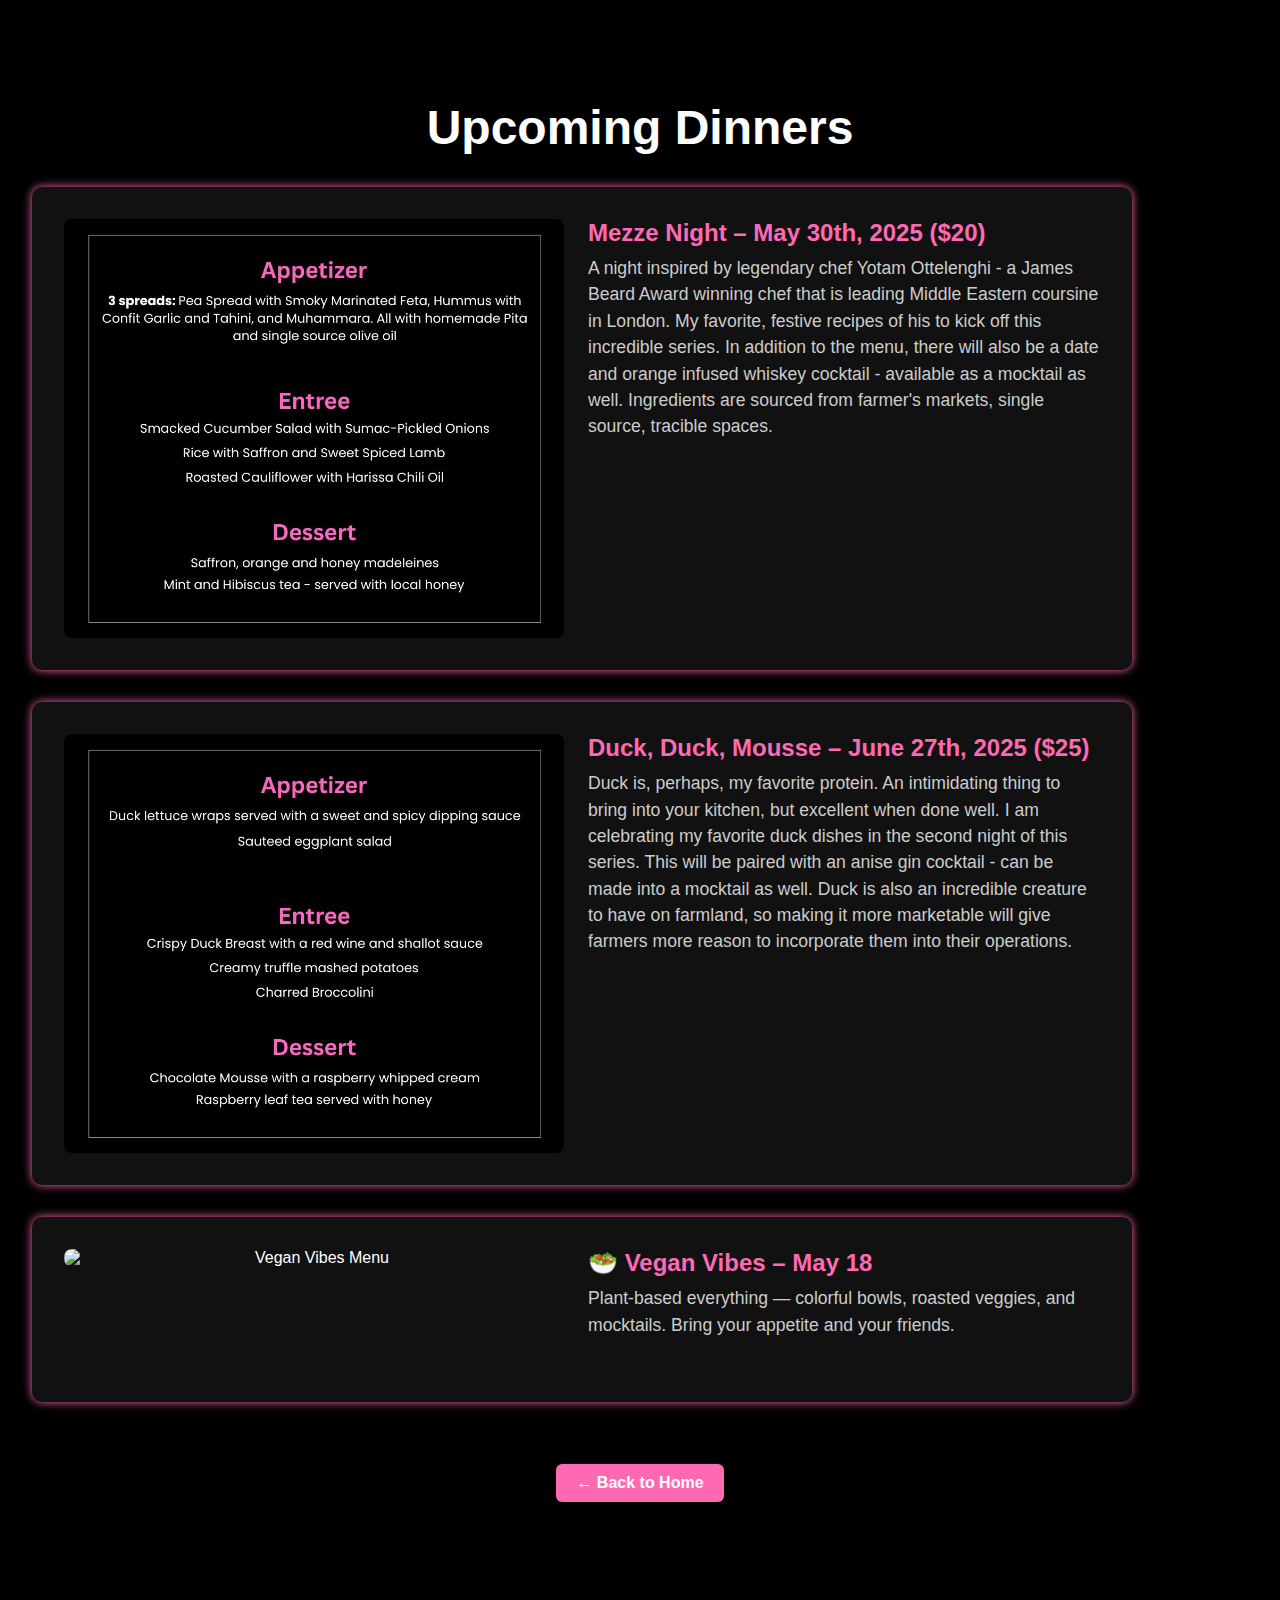
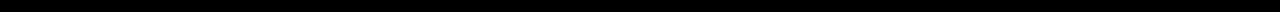
==== events.html @ 07495173 "Update events.html" ====
<!DOCTYPE html>
<html lang="en">
<head>
  <meta charset="UTF-8" />
  <meta name="viewport" content="width=device-width, initial-scale=1.0" />
  <title>Upcoming Dinners</title>
  <link rel="stylesheet" href="style.css" />
</head>
<body>
  <h1> Upcoming Dinners </h1>

  <div class="event">
    <img src="MezzeNight.jpg" alt="Mezze Night Menu" />
    <div class="event-info">
      <h2> Mezze Night – May 30th, 2025 ($20) </h2>
      <p>A night inspired by legendary chef Yotam Ottelenghi - a James Beard Award winning chef that is leading Middle Eastern coursine in London. My favorite, festive recipes of his to kick off this incredible series. In addition 
      to the menu, there will also be a date and orange infused whiskey cocktail - available as a mocktail as well. Ingredients are sourced from farmer's markets, single source, tracible spaces. </p>
    </div>
  </div>

  <div class="event">
    <img src="duck.jpg" alt="Duck Menu" />
    <div class="event-info">
      <h2>Duck, Duck, Mousse – June 27th, 2025 ($25) </h2>
      <p> Duck is, perhaps, my favorite protein. An intimidating thing to bring into your kitchen, but excellent when done well. I am celebrating my favorite duck dishes in the second night of this series. This
      will be paired with an anise gin cocktail - can be made into a mocktail as well. Duck is also an incredible creature to have on farmland, so making it more marketable will give farmers more reason to incorporate them
      into their operations. </p>
    </div>
  </div>

  <div class="event">
    <img src="vegan.jpg" alt="Vegan Vibes Menu" />
    <div class="event-info">
      <h2>🥗 Vegan Vibes – May 18</h2>
      <p>Plant-based everything — colorful bowls, roasted veggies, and mocktails. Bring your appetite and your friends.</p>
    </div>
  </div>

  <a href="index.html">← Back to Home</a>
</body>
</html>
---- style.css ----
/* Reset & base styles */
* {
  box-sizing: border-box;
  margin: 0;
  padding: 0;
}

body {
  font-family: 'Segoe UI', Tahoma, Geneva, Verdana, sans-serif;
  background-color: #000000;
  color: #ffffff;
  min-height: 100vh;
  display: block;
  padding: 100px 2rem; /* <-- 100px top & bottom, 2rem left & right */
  text-align: center;
}
/* Headline */
h1 {
  font-size: 3rem;
  margin-bottom: 1rem;
  color: #ffffff;
}

h2 {
  font-size: 1.5rem;
  color: #ff69b4;
  margin-bottom: 0.5rem;
}
/* Paragraph */
p {
  font-size: 1.2rem;
  color: #cccccc;
  margin-bottom: 2rem;
}

/* Link Buttons */
a {
  display: inline-block;
  margin: 10px;
  padding: 12px 24px;
  background-color: #ff69b4;  /* hot pink */
  color: #ffffff;
  text-decoration: none;
  font-weight: bold;
  border-radius: 6px;
  transition: background-color 0.3s ease, transform 0.2s ease;
}

a:hover {
  background-color: #ff85c1;
  transform: scale(1.05);
}
ul {
  list-style-type: none;
  padding: 0;
  margin: 1rem 0;
}

li {
  margin: 0.5rem 0;
  font-size: 1.1rem;
  color: #ffffff;
}
/* Event Sections */
.event {
  display: flex;
  flex-direction: row;
  align-items: flex-start;
  background-color: #111;
  padding: 2rem;
  margin: 2rem 0;
  border-radius: 10px;
  max-width: 1100px;
  box-shadow: 0 0 10px #ff69b4;
}

.event img {
  width: 500px; /* doubled image size */
  height: auto;
  border-radius: 8px;
  margin-right: 1.5rem;
  object-fit: cover;
}

.event-info {
  flex: 1;
  text-align: left;
}

.event-info p {
  color: #ccc;
  font-size: 1.1rem;
  line-height: 1.5;
}

/* Links */
a {
  display: inline-block;
  margin-top: 30px;
  padding: 10px 20px;
  background-color: #ff69b4;
  color: #ffffff;
  text-decoration: none;
  border-radius: 6px;
  font-weight: bold;
}

a:hover {
  background-color: #ff85c1;
  transform: scale(1.05);
  transition: 0.3s;
}
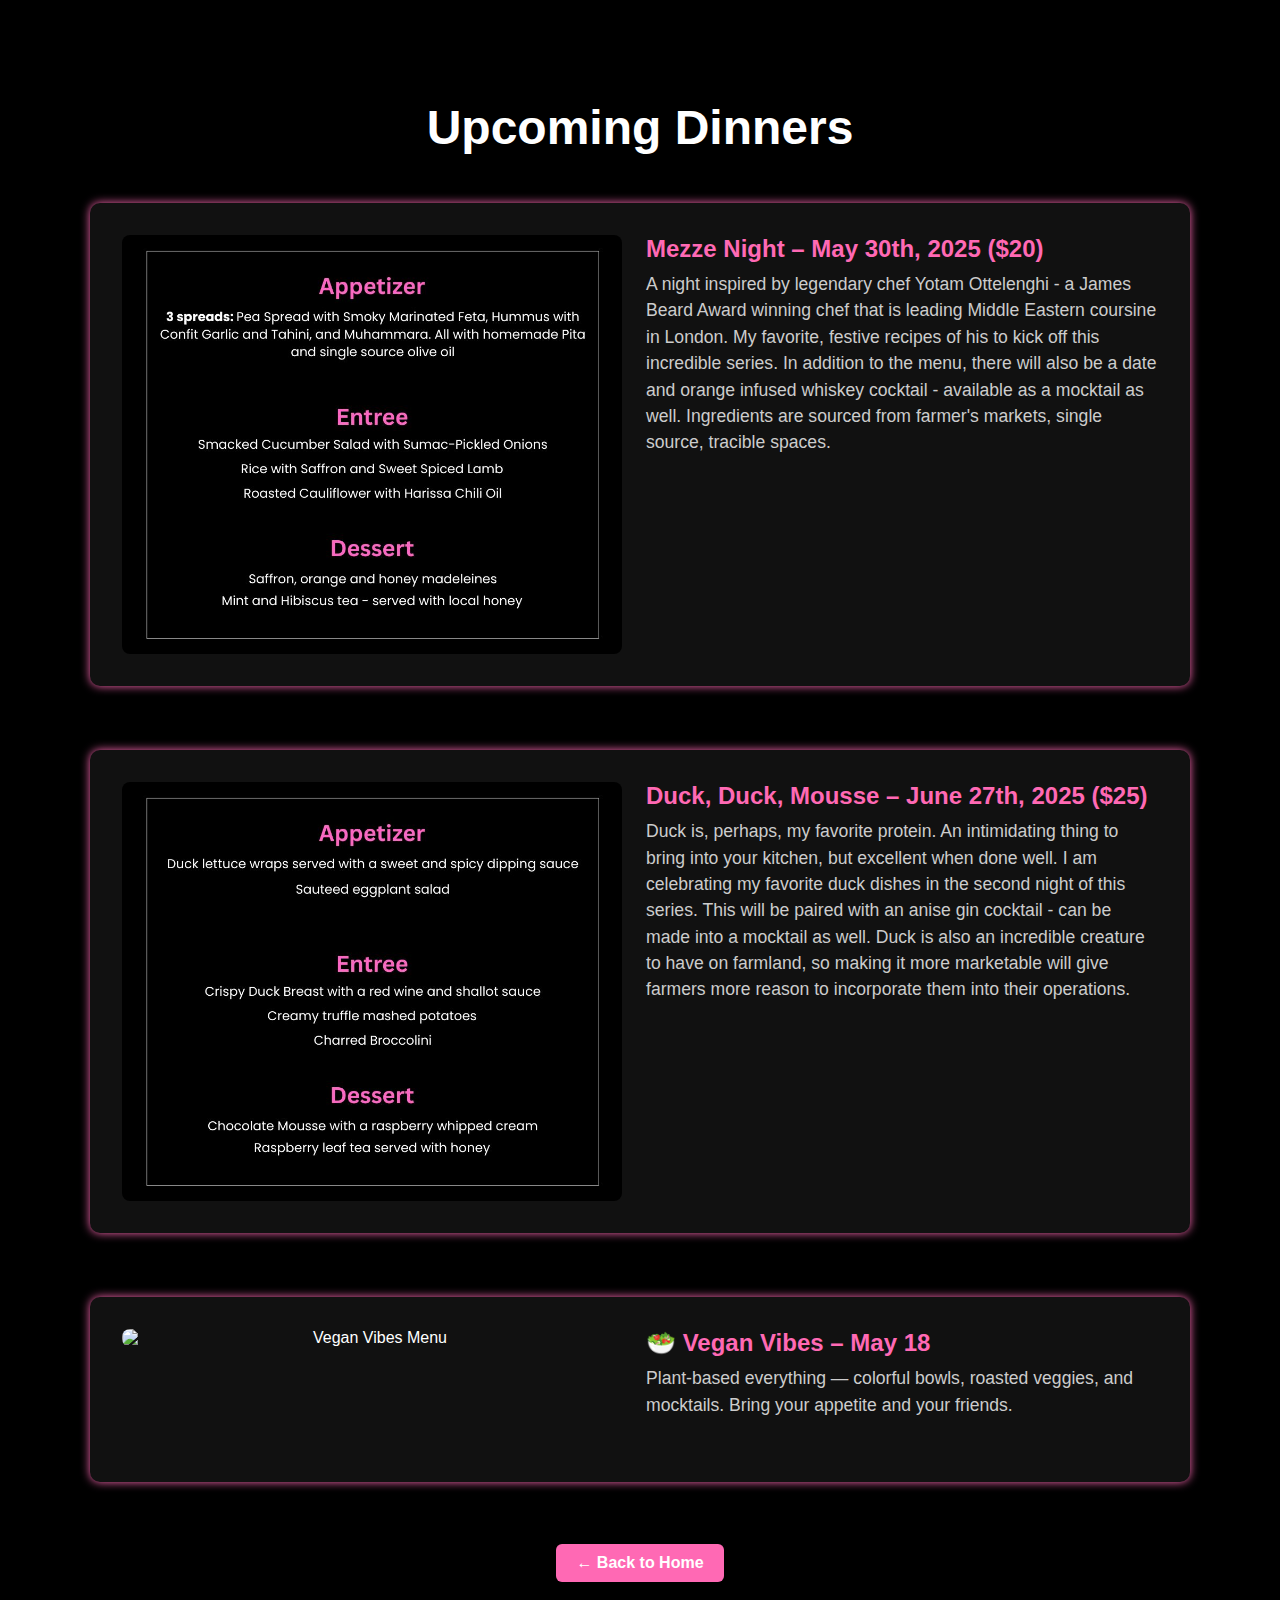
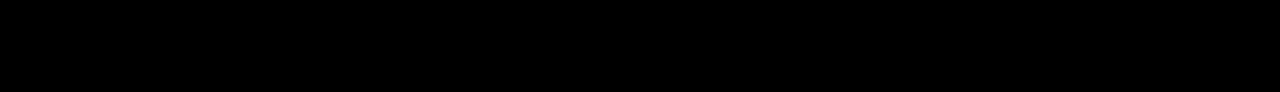
==== commit c4e8d29b: "Update events.html" ====
--- a/events.html
+++ b/events.html
@@ -10,6 +10,7 @@
 <body>
   <h1> Upcoming Dinners </h1>
 
+ <div class="event-wrapper">
   <div class="event">
     <img src="MezzeNight.jpg" alt="Mezze Night Menu" />
     <div class="event-info">
@@ -29,6 +30,7 @@
     </div>
   </div>
 
+
   <div class="event">
     <img src="vegan.jpg" alt="Vegan Vibes Menu" />
     <div class="event-info">
@@ -36,7 +38,8 @@
       <p>Plant-based everything — colorful bowls, roasted veggies, and mocktails. Bring your appetite and your friends.</p>
     </div>
   </div>
-
+ </div>
+  
   <a href="index.html">← Back to Home</a>
 </body>
 </html>
--- a/style.css
+++ b/style.css
@@ -110,3 +110,9 @@
   transform: scale(1.05);
   transition: 0.3s;
 }
+.event-wrapper {
+  display: flex;
+  flex-direction: column;
+  align-items: center;
+  width: 100%;
+}
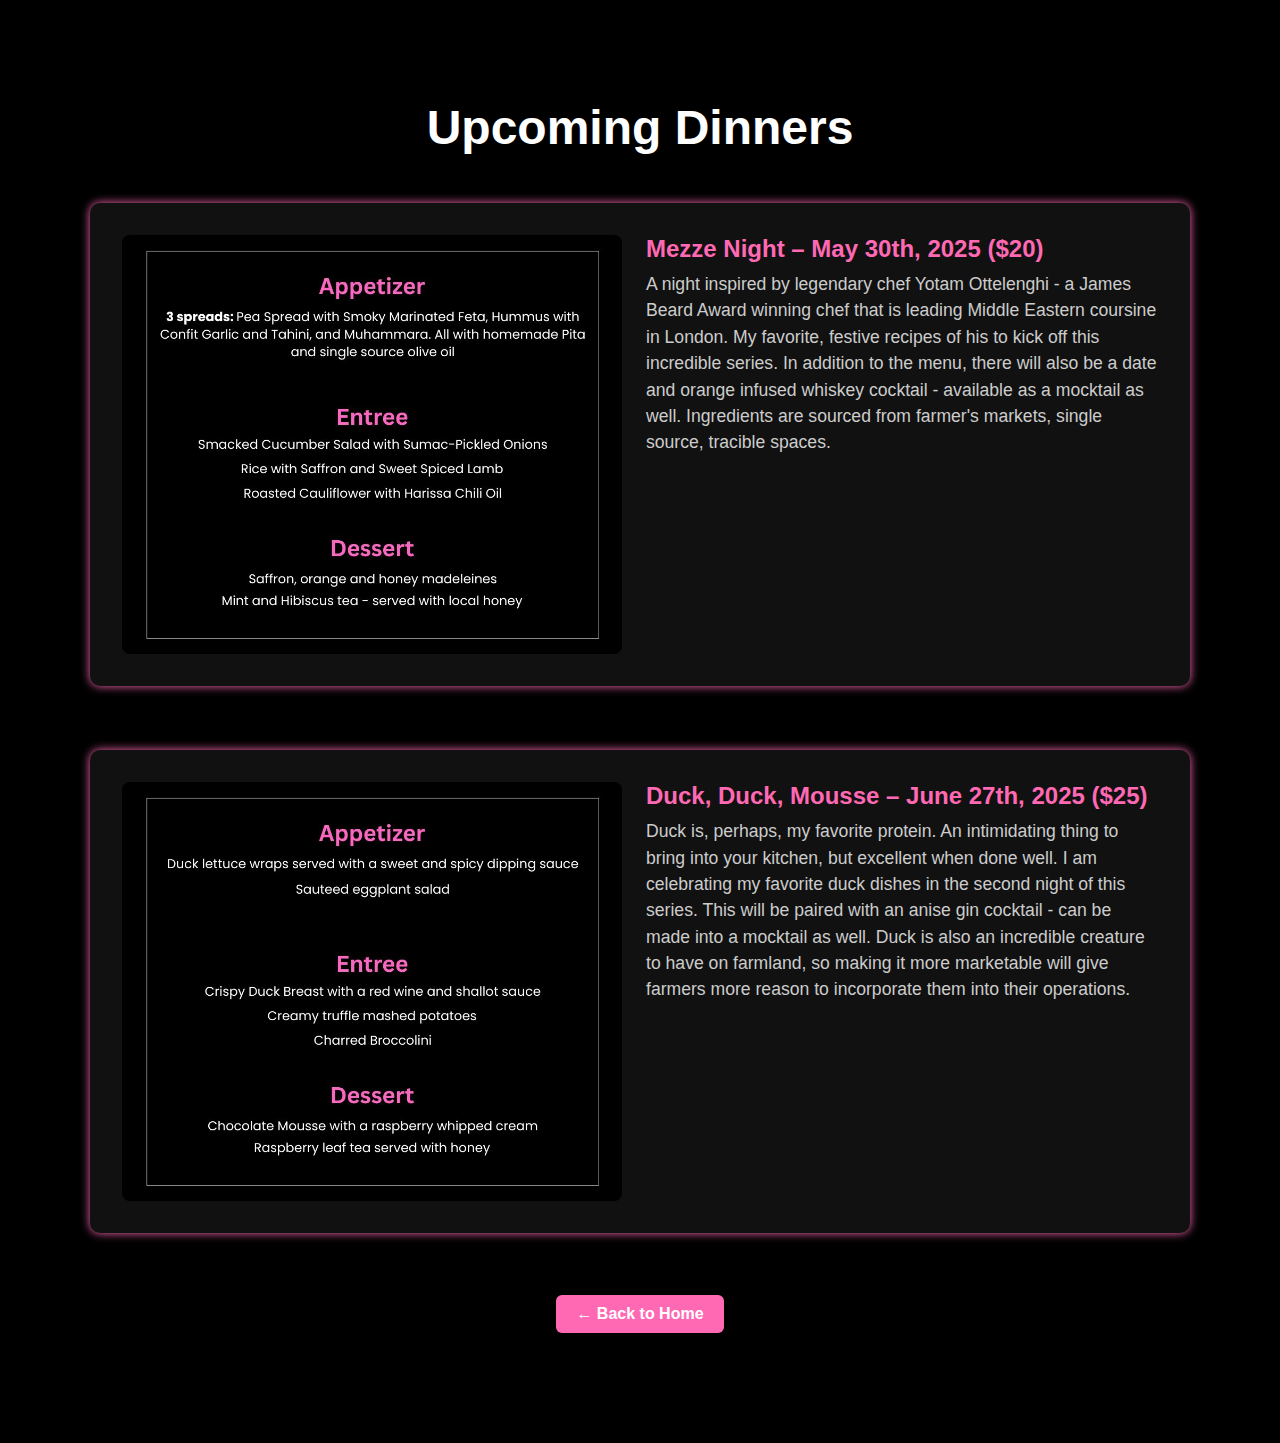
==== commit 9478abb1: "Update events.html" ====
--- a/events.html
+++ b/events.html
@@ -30,14 +30,6 @@
     </div>
   </div>
 
-
-  <div class="event">
-    <img src="vegan.jpg" alt="Vegan Vibes Menu" />
-    <div class="event-info">
-      <h2>🥗 Vegan Vibes – May 18</h2>
-      <p>Plant-based everything — colorful bowls, roasted veggies, and mocktails. Bring your appetite and your friends.</p>
-    </div>
-  </div>
  </div>
   
   <a href="index.html">← Back to Home</a>
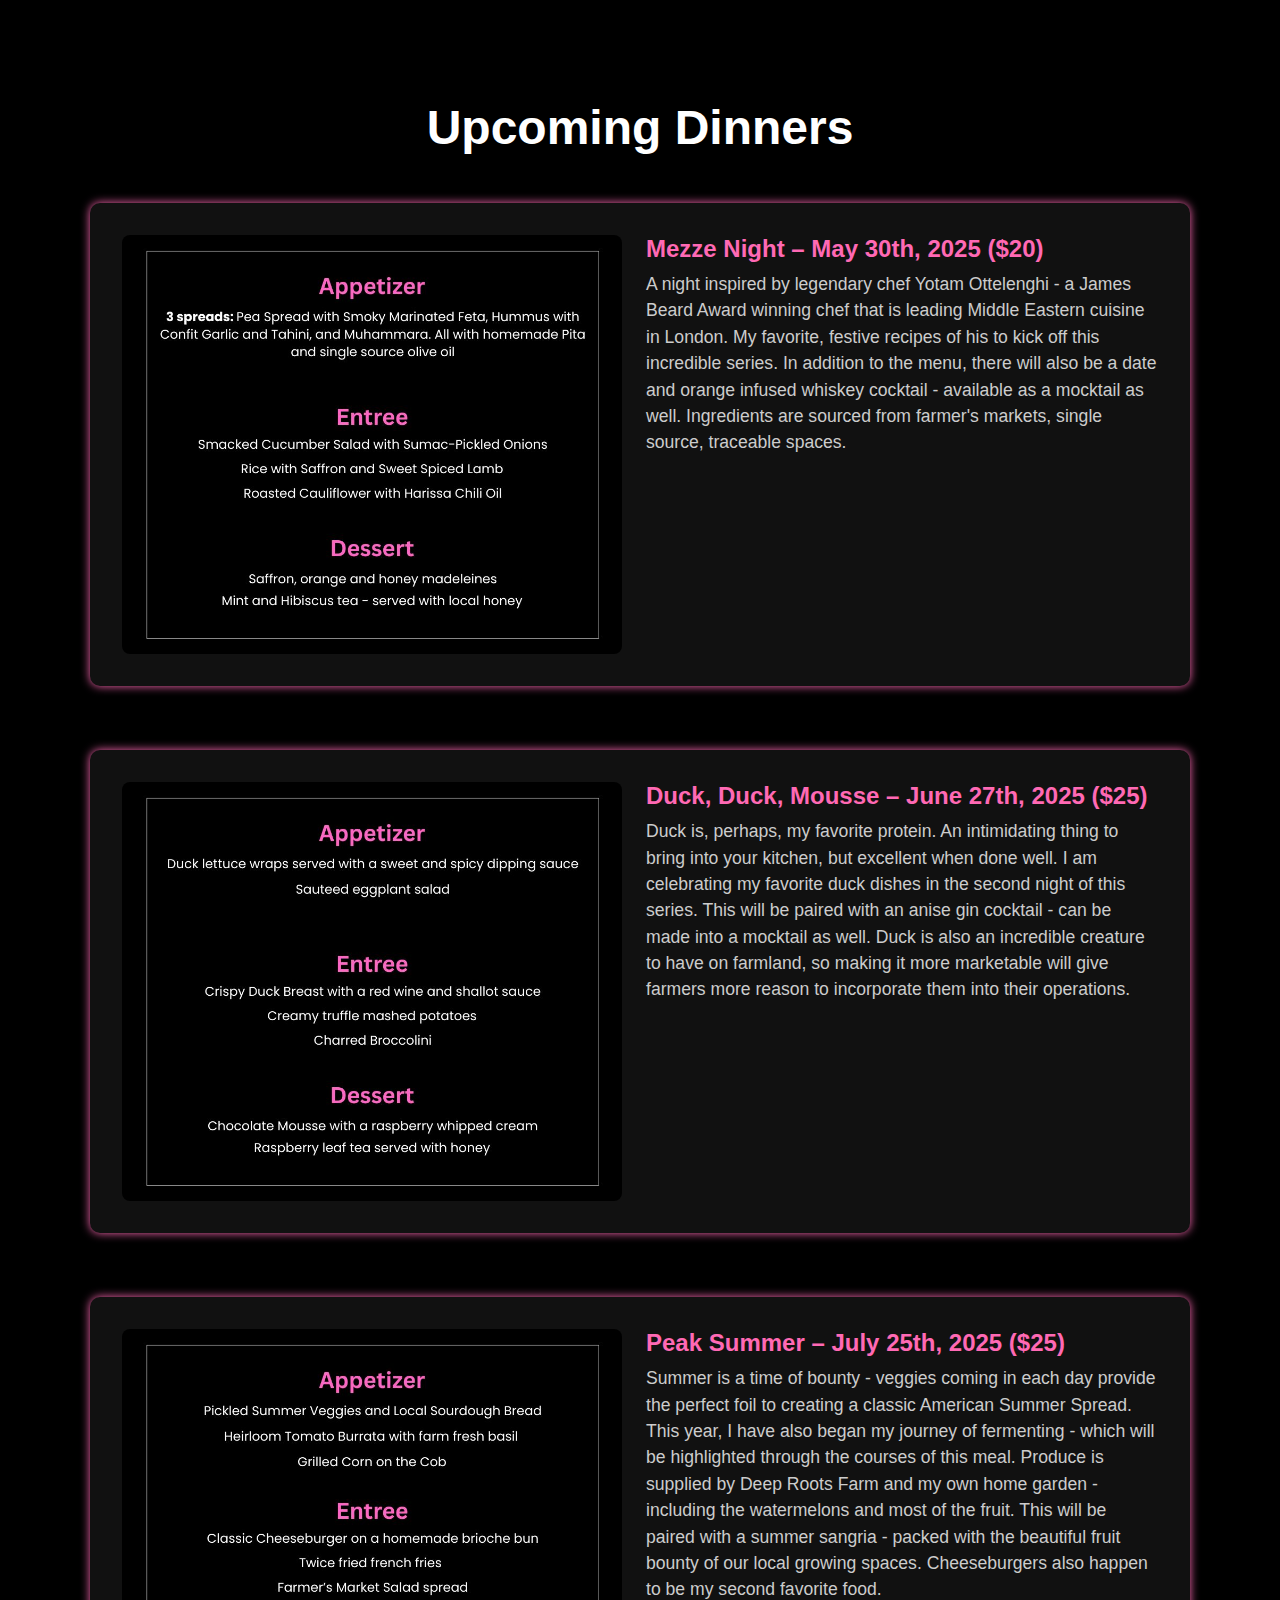
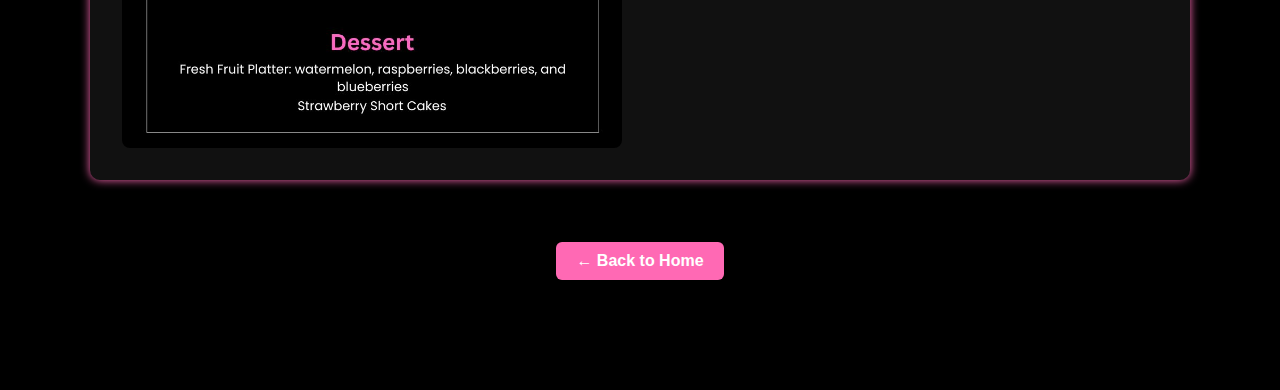
==== commit ee0ebed4: "Update events.html" ====
--- a/events.html
+++ b/events.html
@@ -15,8 +15,8 @@
     <img src="MezzeNight.jpg" alt="Mezze Night Menu" />
     <div class="event-info">
       <h2> Mezze Night – May 30th, 2025 ($20) </h2>
-      <p>A night inspired by legendary chef Yotam Ottelenghi - a James Beard Award winning chef that is leading Middle Eastern coursine in London. My favorite, festive recipes of his to kick off this incredible series. In addition 
-      to the menu, there will also be a date and orange infused whiskey cocktail - available as a mocktail as well. Ingredients are sourced from farmer's markets, single source, tracible spaces. </p>
+      <p>A night inspired by legendary chef Yotam Ottelenghi - a James Beard Award winning chef that is leading Middle Eastern cuisine in London. My favorite, festive recipes of his to kick off this incredible series. In addition 
+      to the menu, there will also be a date and orange infused whiskey cocktail - available as a mocktail as well. Ingredients are sourced from farmer's markets, single source, traceable spaces. </p>
     </div>
   </div>
 
@@ -30,6 +30,16 @@
     </div>
   </div>
 
+     <div class="event">
+    <img src="Peak Summer.jpg" alt="Peak Summer Menu" />
+    <div class="event-info">
+      <h2>Peak Summer – July 25th, 2025 ($25) </h2>
+      <p> Summer is a time of bounty - veggies coming in each day provide the perfect foil to creating a classic American Summer Spread. This year, I have also began my journey of fermenting - which will 
+      be highlighted through the courses of this meal. Produce is supplied by Deep Roots Farm and my own home garden - including the watermelons and most of the fruit. This will be paired with a summer sangria - packed with 
+      the beautiful fruit bounty of our local growing spaces. Cheeseburgers also happen to be my second favorite food. </p>
+    </div>
+  </div>
+
  </div>
   
   <a href="index.html">← Back to Home</a>
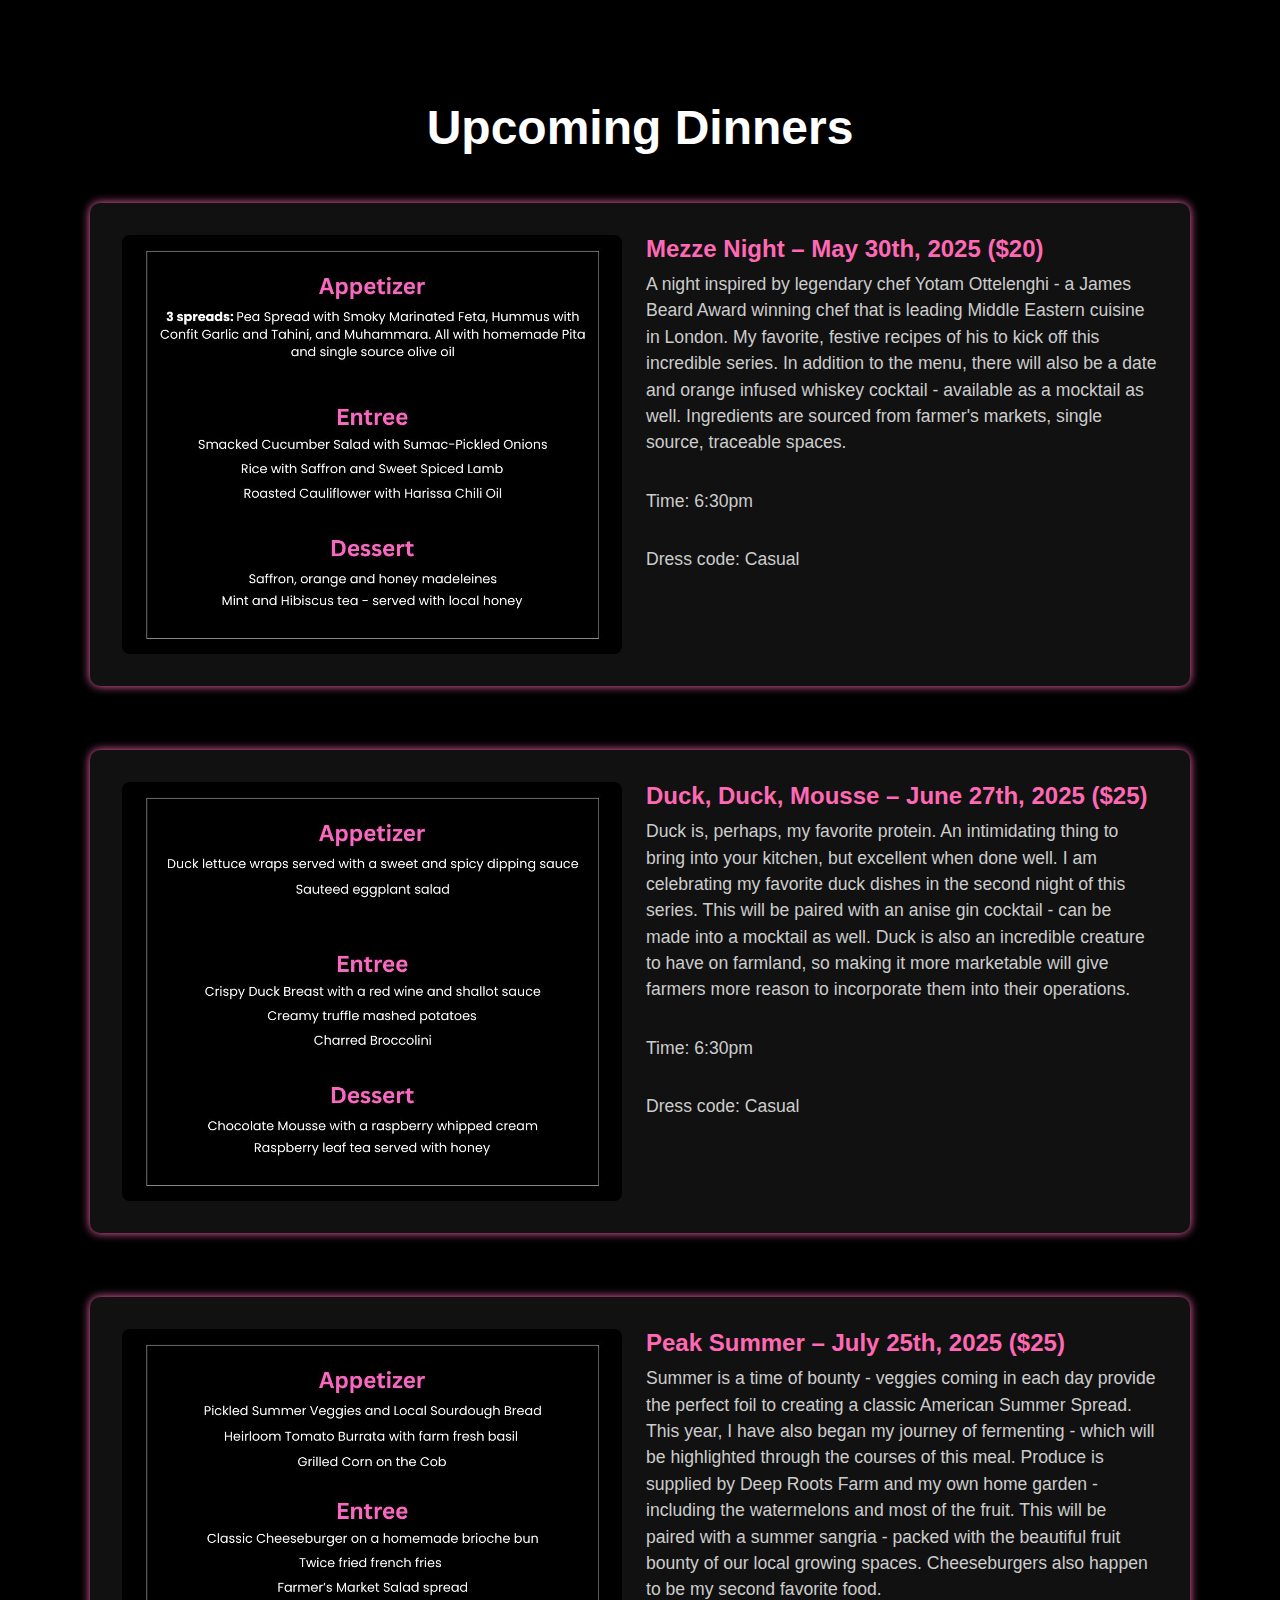
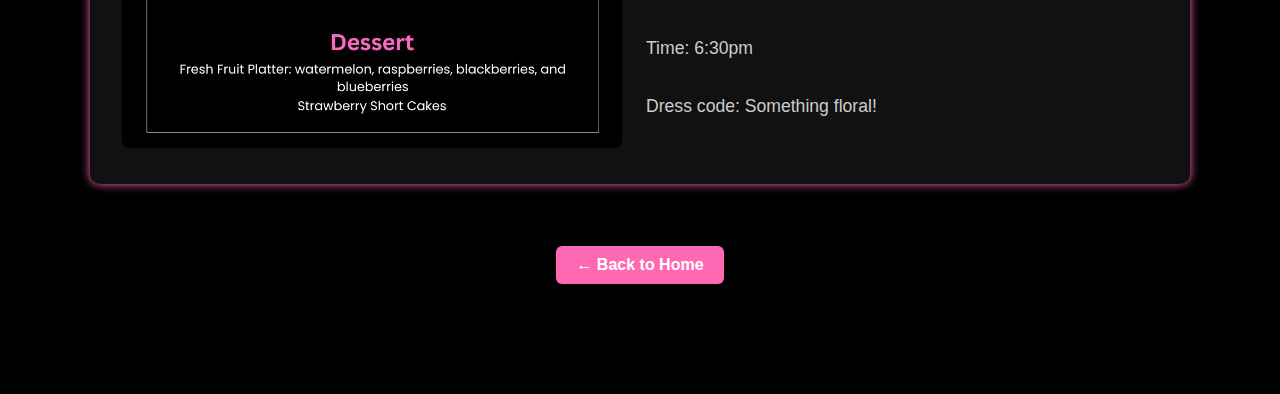
==== commit 104f9bef: "Update events.html" ====
--- a/events.html
+++ b/events.html
@@ -17,6 +17,8 @@
       <h2> Mezze Night – May 30th, 2025 ($20) </h2>
       <p>A night inspired by legendary chef Yotam Ottelenghi - a James Beard Award winning chef that is leading Middle Eastern cuisine in London. My favorite, festive recipes of his to kick off this incredible series. In addition 
       to the menu, there will also be a date and orange infused whiskey cocktail - available as a mocktail as well. Ingredients are sourced from farmer's markets, single source, traceable spaces. </p>
+      <p> Time: 6:30pm </p>
+      <p> Dress code: Casual</p>
     </div>
   </div>
 
@@ -27,6 +29,8 @@
       <p> Duck is, perhaps, my favorite protein. An intimidating thing to bring into your kitchen, but excellent when done well. I am celebrating my favorite duck dishes in the second night of this series. This
       will be paired with an anise gin cocktail - can be made into a mocktail as well. Duck is also an incredible creature to have on farmland, so making it more marketable will give farmers more reason to incorporate them
       into their operations. </p>
+       <p> Time: 6:30pm </p>
+      <p> Dress code: Casual </p>
     </div>
   </div>
 
@@ -37,6 +41,8 @@
       <p> Summer is a time of bounty - veggies coming in each day provide the perfect foil to creating a classic American Summer Spread. This year, I have also began my journey of fermenting - which will 
       be highlighted through the courses of this meal. Produce is supplied by Deep Roots Farm and my own home garden - including the watermelons and most of the fruit. This will be paired with a summer sangria - packed with 
       the beautiful fruit bounty of our local growing spaces. Cheeseburgers also happen to be my second favorite food. </p>
+       <p> Time: 6:30pm </p>
+      <p> Dress code: Something floral! </p>
     </div>
   </div>
 
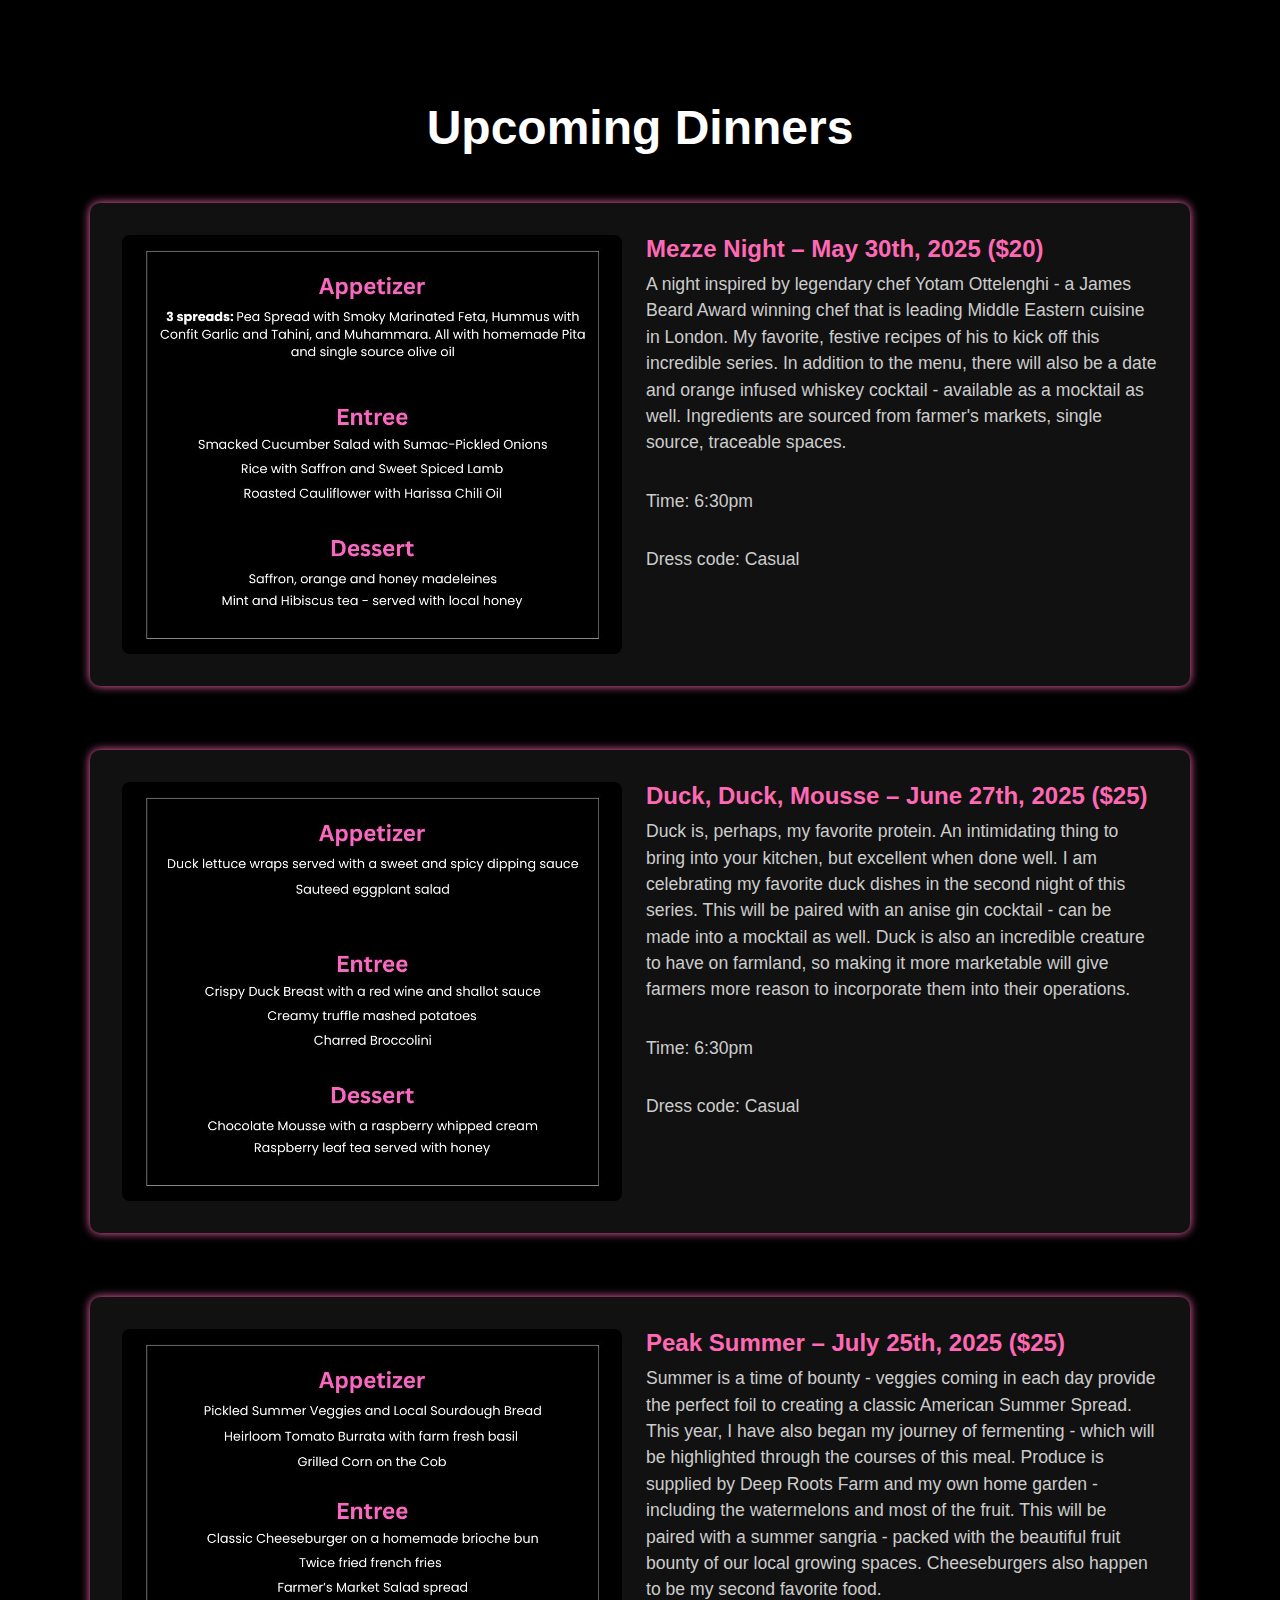
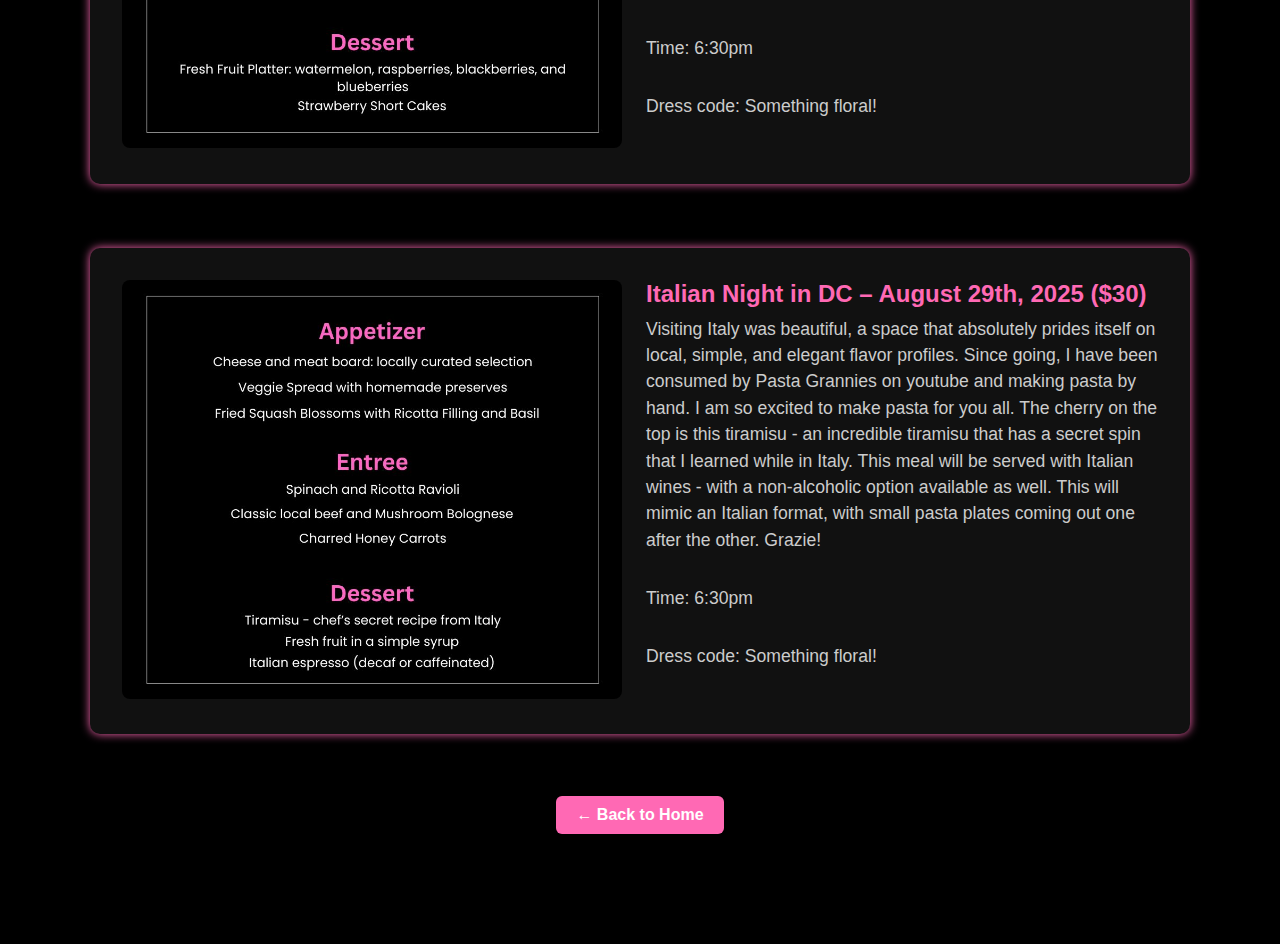
==== commit 17b15bb4: "Update events.html" ====
--- a/events.html
+++ b/events.html
@@ -45,7 +45,19 @@
       <p> Dress code: Something floral! </p>
     </div>
   </div>
-
+   
+ <div class="event">
+    <img src="italiannights.jpg" alt="Italian Night in DC" />
+    <div class="event-info">
+      <h2>Italian Night in DC – August 29th, 2025 ($30) </h2>
+      <p> Visiting Italy was beautiful, a space that absolutely prides itself on local, simple, and elegant flavor profiles. Since going, I have been consumed by Pasta Grannies on youtube and making pasta by hand. 
+      I am so excited to make pasta for you all. The cherry on the top is this tiramisu - an incredible tiramisu that has a secret spin that I learned while in Italy. This meal will be served with Italian wines - with 
+      a non-alcoholic option available as well. This will mimic an Italian format, with small pasta plates coming out one after the other. Grazie! </p> 
+       <p> Time: 6:30pm </p>
+      <p> Dress code: Something floral! </p>
+    </div>
+  </div>
+   
  </div>
   
   <a href="index.html">← Back to Home</a>
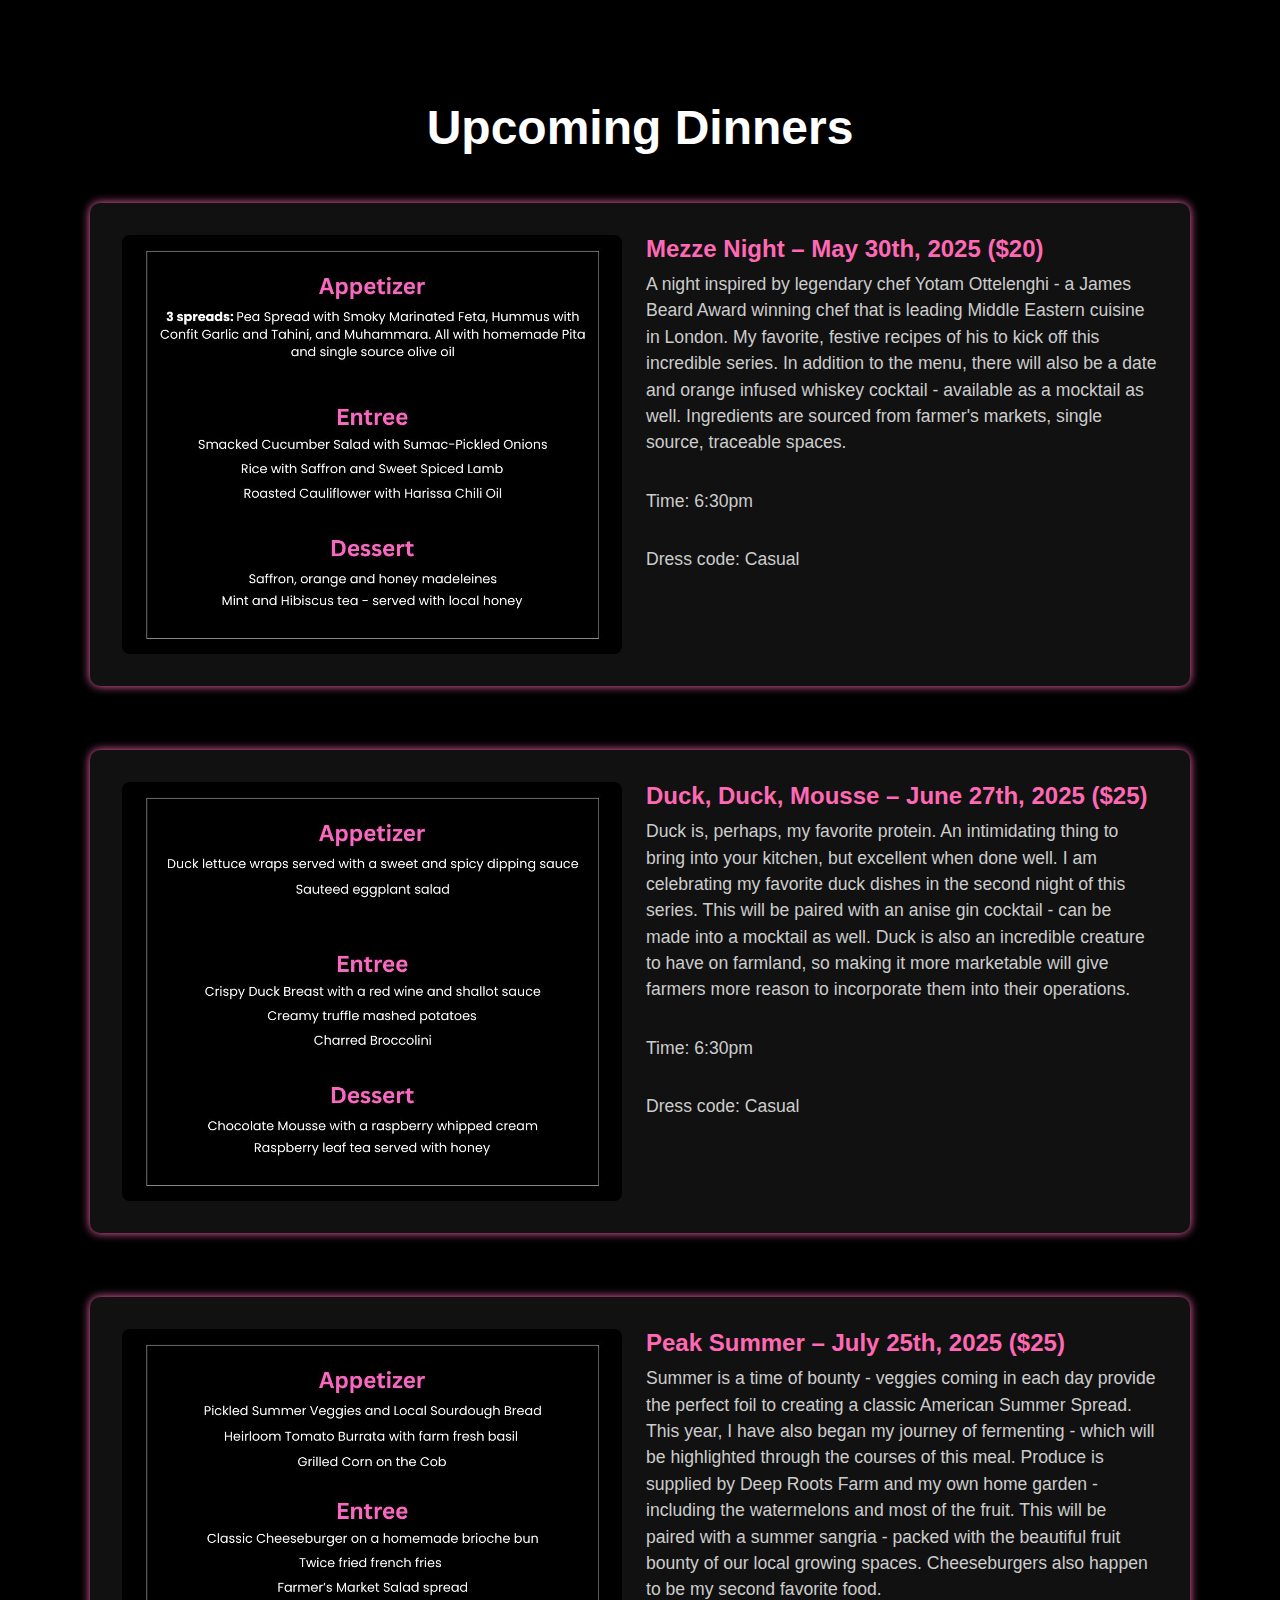
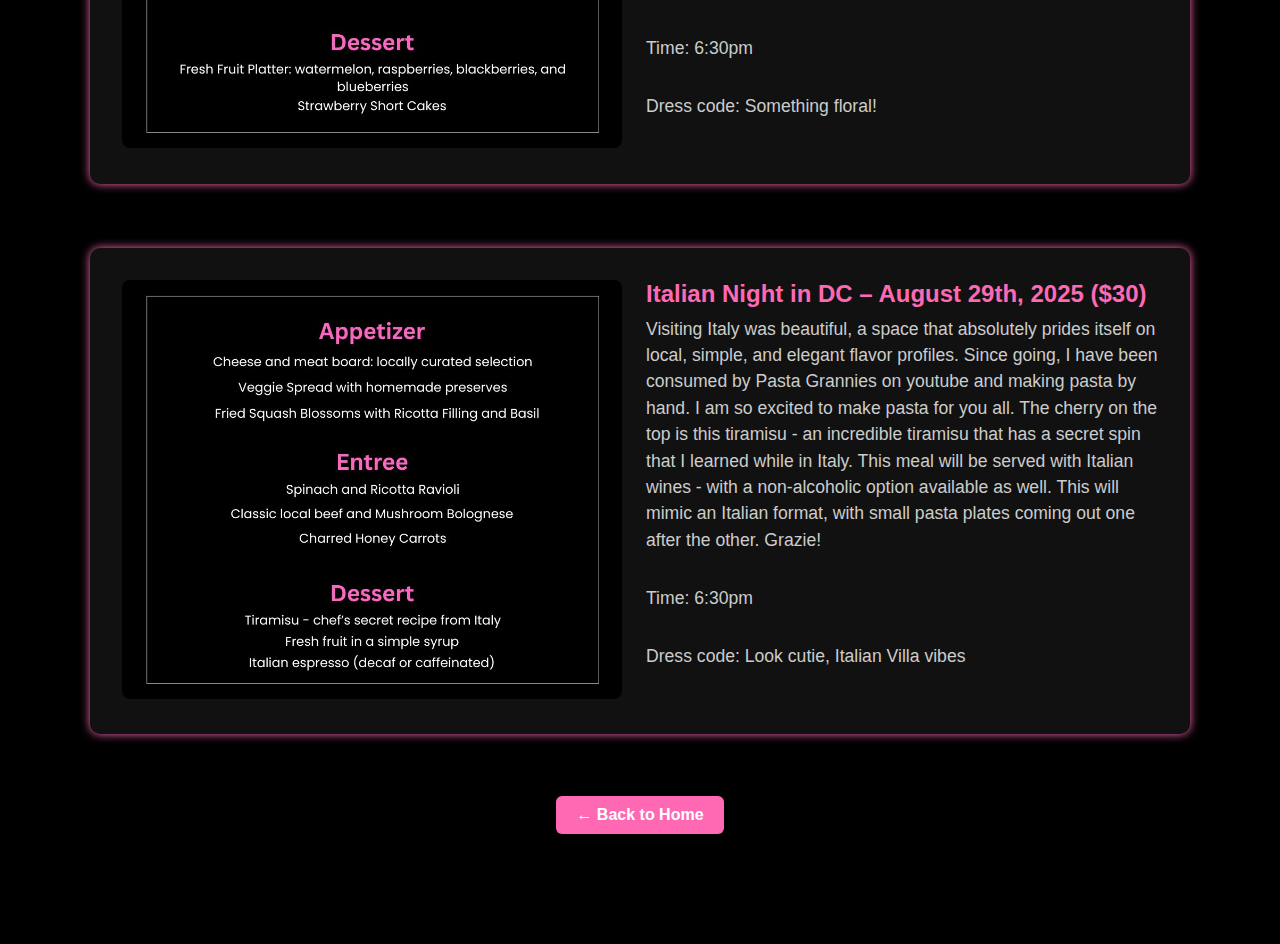
==== commit d99bf41c: "Update events.html" ====
--- a/events.html
+++ b/events.html
@@ -54,7 +54,7 @@
       I am so excited to make pasta for you all. The cherry on the top is this tiramisu - an incredible tiramisu that has a secret spin that I learned while in Italy. This meal will be served with Italian wines - with 
       a non-alcoholic option available as well. This will mimic an Italian format, with small pasta plates coming out one after the other. Grazie! </p> 
        <p> Time: 6:30pm </p>
-      <p> Dress code: Something floral! </p>
+      <p> Dress code: Look cutie, Italian Villa vibes </p>
     </div>
   </div>
    
